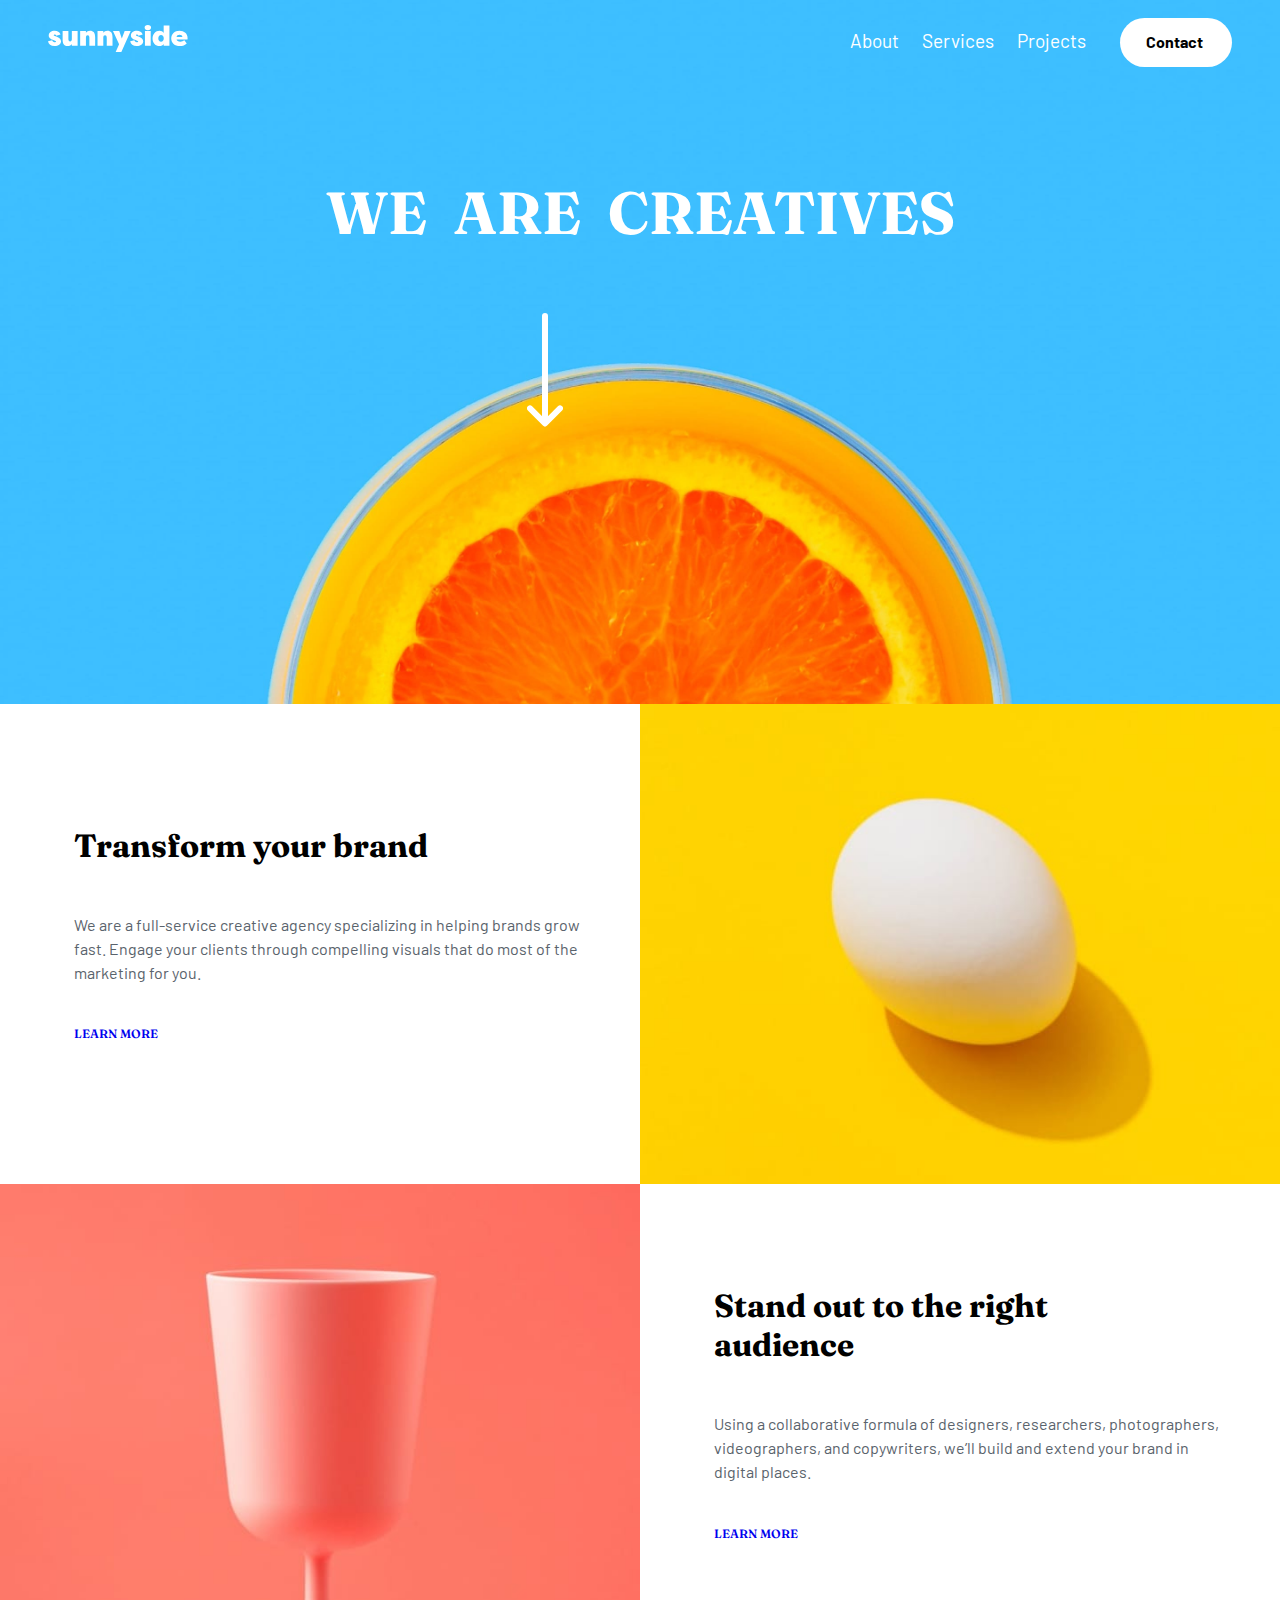
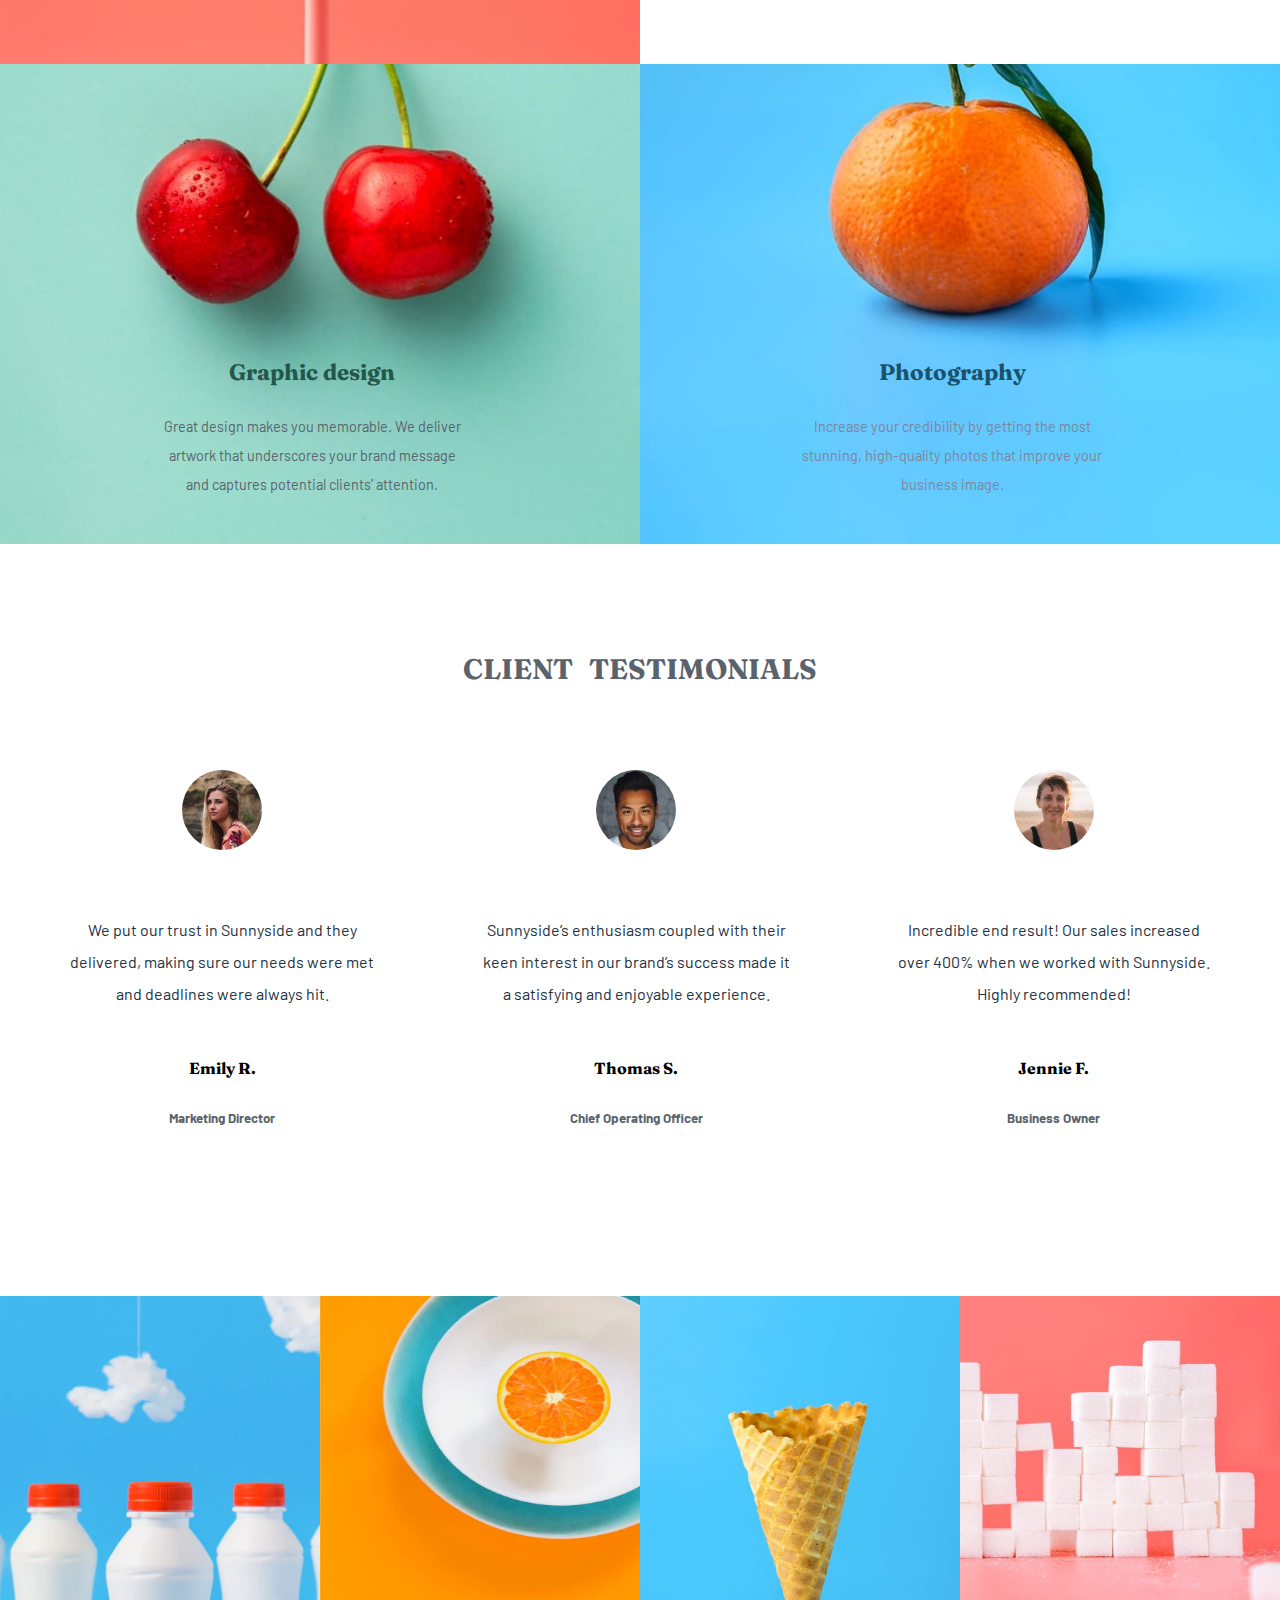
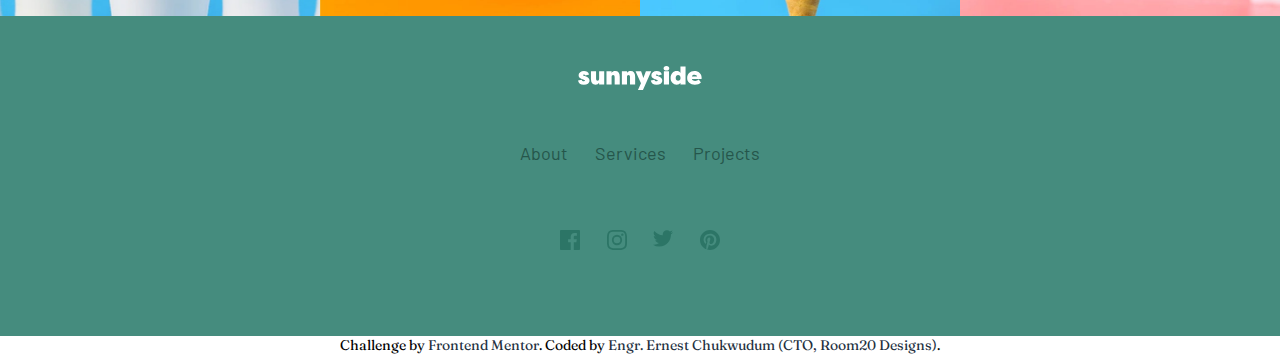
==== index.html @ 9ea3b8a6 "My first commit" ====
<!DOCTYPE html>
<html lang="en">

<head>
  <meta charset="UTF-8">
  <meta name="viewport" content="width=device-width, initial-scale=1.0">
  <!-- displays site properly based on user's device -->

  <link rel="icon" type="image/png" sizes="32x32" href="./images/favicon-32x32.png">

  <link rel="stylesheet" href="/styles.css">

  <link href="https://fonts.googleapis.com/css2?family=Barlow:wght@600&family=Fraunces:wght@700;900&display=swap" rel="stylesheet">
  

  <title>Frontend Mentor | Sunnyside agency landing page</title>

  <!-- Feel free to remove these styles or customise in your own stylesheet 👍 -->
  <style>
    .attribution {
      font-size: 14px;
      font-family: 'Fraunces';
      text-align: center;
    }

    .attribution a {
      color: hsl(212, 27%, 19%);
      text-decoration: none;
      
    }
  </style>
</head>

<body>
  <div id="header">
    <nav class="header-container">

      <a href="#"> <img class='header-logo' src="/images/logo.svg"></a>
      <img class="ham" src="/images/icon-hamburger.svg">
      <div class="nav-btn show">
        <span><a class="nav-content" href="#">About</a></span>
        <span><a class="nav-content" href="#">Services</a></span>
        <span><a class="nav-content" href="#">Projects</a></span>
        <span><a class="contact" href="#">Contact</a></span>
      </div>
    </nav>
    <h1 class="text">We are creatives</h1>
    <img class="arrow" src="/images/icon-arrow-down.svg">
  </div>
  <section>
    <div id="first-display">
      <div class="first-img">

      </div>

      <div class="first-display">
        <div class="display-content">
          <h3>Transform your brand</h3>
          <p>
            We are a full-service creative agency specializing in
            helping brands grow fast. Engage your clients through
            compelling visuals that do most of the marketing for you.</p>

          <h4><a class="yellow" href="#">Learn more</a></h4>
        </div>

      </div>
    </div>

    </div>
    <div id="second-display">
      <div class="second-img">

      </div>
      <div class="first-display">
        <div class="display-content">
          <h3>Stand out to the right audience</h3>
          <p>Using a collaborative formula of designers, researchers,
            photographers, videographers, and copywriters,
            we’ll
            build
            and extend your brand in digital places.
          </p>
          <h4><a class="red" href="#">Learn more</a></h4>
        </div>
      </div>
    </div>
    <div id="third-display">
      <div class="first-display-1">
        <div class="display-content-1">
          <h3>Graphic design</h3>
          <p> Great design makes you memorable. We deliver</p>
          <p>artwork that underscores your brand message</p>
          <p>and captures
            potential
            clients’ attention.</p>

          </p>

        </div>

      </div>
      <div class="first-display-2">
        <div class="display-content-2">
          <h3>Photography</h3>
          <p> Increase your credibility by getting the most</p>
          <p>stunning, high-quality photos that improve your</p>
          <p>business
            image.</p>
          </p>

        </div>
      </div>
    </div>
  </section>

  <section>
    <div id="container-2">
      <div class="client">
        <h3>Client testimonials</h3>
      </div>
      <div class="testimonials">
        <div class="testimonials-content">
          <img src="./images/image-emily.jpg">
          <div class="testimonials-paragraphs">
            <p>We put our trust in Sunnyside and they</p>
            <p>delivered, making sure our needs were met</p>
            <p> and deadlines were always hit.</p>
          </div>
          <h4>Emily R.</h4>
          <h5> Marketing Director</h5>
        </div>

        <div class="testimonials-content">
          <img src="./images/image-thomas.jpg">
          <div class="testimonials-paragraphs">
            <p> Sunnyside’s enthusiasm coupled with their</p>
            <p>keen interest in our brand’s success made it</p>
            <p>a satisfying and enjoyable
              experience.</p>
          </div>
          <h4>Thomas S.</h4>
          <h5>Chief Operating Officer</h5>
        </div>

        <div class="testimonials-content">
          <img src="./images/image-jennie.jpg">
          <div class="testimonials-paragraphs">
            <p>Incredible end result! Our sales increased</p>
            <p>over 400% when we worked with Sunnyside.</p>
            <p>Highly recommended!</p>
          </div>
          <h4>Jennie F.</h4>
          <h5>Business Owner</h5>
        </div>

      </div>
    </div>
  </section>

  <section id="container-3">
    <div class="img-container">
      <img src="./images/desktop/image-gallery-milkbottles.jpg">
      <img src="./images/desktop/image-gallery-orange.jpg">
    </div>
    <div class="img-container">
      <img src="./images/desktop/image-gallery-cone.jpg">
      <img src="./images/desktop/image-gallery-sugarcubes.jpg">
    </div>
    </div>
  </section>

  <section id="end">
    <img class="end-logo" src="/images/logo.svg">
    <div class="end-content">
      <p><a href="#" class="hoverLogo">About</a></p>
      <p><a href="#" class="hoverLogo">Services</a></p>
      <p><a href="#" class="hoverLogo">Projects</a></p>
    </div>
    <div class="end-logo-2">
      <a><img src="/images/icon-facebook.svg"></a>
      <a><img src="/images/icon-instagram.svg"></a>
      <a><img src="/images/icon-twitter.svg"></a>
      <a><img src="/images/icon-pinterest.svg"></a>
    </div>

  </section>

  <div class="attribution">
    Challenge by <a href="https://www.frontendmentor.io?ref=challenge" target="_blank">Frontend Mentor</a>.
    Coded by <a href="#">Engr. Ernest Chukwudum (CTO, Room20 Designs)</a>.
  </div>
  <script src="../index.js"></script>
</body>

</html>
---- styles.css ----
html,body{
 overflow-x: hidden;
 margin: 0;
 padding: 0;
 font-family: 'Barlow';
 box-sizing: border-box;

}

#header{
    height: 44rem;
    background: url("/images/desktop/image-header.jpg");
    background-size: cover;
    background-position: center;
    background-repeat: no-repeat;
    width: 100%;
}

.header-container{
    display: flex;
    justify-content: space-between;
    align-items: center;
    height: 5rem;
}

.header-logo {
    margin-left: 3rem;
    height: 1.7rem;
    cursor: pointer;
}

.ham{
    display: none;
}

.nav-btn{
    margin-right: 3rem;
}
.nav-btn .nav-content {
    margin: 10px;
    font-size: 19px;
    color: hsl(0, 0%, 100%);
    text-decoration: none;
}
.nav-btn .contact {
    margin-left: 1.3rem;
    font-weight: 700;
    color:  black;
    text-decoration: none;
    font-size: 16px;
}

.contact{
    background: white;
    padding: 14px 29px 16px 26px;
    border-radius: 2rem;
    transition: 8sec;
}
.nav-btn .contact:hover{
    background:  rgb(47, 188, 243);
}
.header-container2{
    display: flex;
    justify-content: space-between;
    align-items: center;
    flex-direction: column;
    height: 34rem;
    text-transform: uppercase;
}
 .text{
    font-size: 3.7rem;
    font-family: 'Fraunces';
    font-weight: 900;
    word-spacing: 1rem;
    margin-top: 6rem;
    color: white;
    font-weight: bold;
    display: flex;
    align-items: center;
    justify-content: center;
    text-transform: uppercase;
} 

.arrow{
    transform: translate(527px,24px);
}


#first-display{
    display: flex;
    flex-direction: row-reverse;
    width: 100%;
}
#second-display{
    display: flex;
    flex-direction: row;
    width: 100%;
}
#third-display{
    display: flex;
    flex-direction: row;
    width: 100%;
    height: 30rem;
}
.first-display{
    width: 50%;
    height: 30rem;
    display: flex;
    align-items: center;
}
.first-img{
    width: 50%;
    height: 30rem;
    background: url("/images/desktop/image-transform.jpg");
    background-size: cover;
    background-position: center;
    background-repeat: no-repeat;
}
.second-img{
    width: 50%;
    height: 30rem;
    background: url("/images/desktop/image-stand-out.jpg");
    background-size: cover;
    background-repeat: no-repeat;
    background-position: center; 
}

.display-content{
    margin: 0px 59px 0 74px;
    display: flex;
    flex-direction: column;
    justify-content: center;
}
.display-content h3{
    margin: 0 4rem 2rem 0;
    font-size: 2rem;
    font-family: 'Fraunces';
    font-weight: 700;

    
}
.display-content p{

    font-size: 16px;
    line-height: 1.5;
    color: hsl(213, 9%, 39%);
    
}

.first-display-1{
    width: 50%;
    height: 30rem;
    display: flex;
    align-items: center;
    background-image: url("/images/desktop/image-graphic-design.jpg");
    background-size: cover;
    background-repeat: no-repeat;
    background-position: center;
}
.first-display-2{
    width: 50%;
    height: 30rem;
    display: flex;
    align-items: center;
    background-image: url("/images/desktop/image-photography.jpg");
    background-size: cover;
    background-repeat: no-repeat;
    background-position: center;
}

.display-content-1{
    margin: 0 7rem 2rem 6rem;
    display: flex;
    line-height: 1.6rem;
    flex-direction: column;
    justify-content: flex-end;
    align-items: center;
    height: 100%;
    width: 100%;
}
.display-content-2{
    margin: 0 7rem 2rem 6rem;
    display: flex;
    line-height: 1.6rem;
    flex-direction: column;
    justify-content: flex-end;
    align-items: center;
    height: 100%;
    width: 100%;
}
.yellow{
    cursor: pointer;
    text-decoration: none;
    text-transform: uppercase;
    font-family: 'Fraunces';
    font-weight: 600;
    font-size: 12px;
}
.red{
    cursor: pointer;
    text-decoration: none;
    text-transform: uppercase;
    font-family: 'Fraunces';
    font-weight: 600;
    font-size: 12px;
}

.display-content-1 h3{
    margin-bottom: 1.7rem;
    font-family: 'Fraunces';
    font-size: 1.4rem;
    color:  hsl(167, 40%, 24%);
}
.display-content-1 p{
    line-height: 0;
    font-size: 0.9rem;
    color: hsl(213, 9%, 39%);
}
.display-content-2 h3{
    margin-bottom: 1.7rem;
    font-family: 'Fraunces';
    font-size: 1.4rem;
    color:  hsl(198, 62%, 26%)
}
.display-content-2 p{
    line-height: 0;
    font-size: 0.9rem;
    color: hsl(232, 10%, 55%)
}
.display-content-2 h4{
    cursor: pointer;
}
#container-2{
    display: flex;
    flex-direction: column;
    align-items: center;
    width: 100%;
    height: 47rem;  
}
.testimonials{
   
    display: flex;
    flex-direction: row;
    justify-content: space-between;
    align-items: center;
    width: 89%;
    height: 66%;
    margin: 0 3rem 0 3rem;
    padding: 0 2.5rem 0 2.5rem;
}
.client{
    margin-top: 5rem;
    font-size: 1.5rem;
    font-family: 'Fraunces';
    text-transform: uppercase;
    word-spacing: 0.6rem;
    color:hsl(213, 9%, 39%);
}
.testimonials-content{
    display: flex;
    flex-direction: column;
    align-items: center;
    height: 24rem;
}
.testimonials-content img{
    height: 5rem;
    border-radius: 3rem;
    margin-bottom: 4rem;
}
.testimonials-content h4{
    margin: 3rem 0 1rem 0;
    font-family: 'Fraunces';

}
.testimonials-content h5{
    margin: 1rem 0 1rem 0;
    color: hsl(213, 9%, 39%);

}
.testimonials-paragraphs{
    line-height: 0rem;
    display: flex;
    flex-direction: column;
    justify-content: center;
    align-items: center;
    color: hsl(212, 27%, 19%);
}
#container-3{
    display: flex;
    flex-direction: row;
    width: 100%;
    height: 20rem;
}
.img-container{
     width: 50%;
     display: flex;
     flex-direction: row;
}
.img-container img{
      height: 20rem;
      width: 50%;
}

#end{
    display: flex;
    flex-direction: column;
    width: 100%;
    height: 20rem;
    justify-content: center;
    align-items: center;
    background-color:  hsl(168, 34%, 41%);  
}

.end-content{
    display: flex;
    flex-direction: row;
    justify-content: space-between;
    width: 15rem;
    font-size: 18px;
    margin: 0 0 3rem 0;
    
}
.hoverLogo{
    text-decoration: none;
    color: hsl(167, 40%, 24%)
}
.hoverLogo:hover{
    color: white;
    
}
.end-logo{
    transform: translateY(-34px);
}
.end-logo-2{
    display: flex;
    flex-direction: row;
    width: 10rem;
    justify-content: space-between;
    transition: 1sec;
}
.end-logo-2 img:hover{
    background-color: white;
    cursor: pointer;
}



@media only screen and (min-device-width:320px) and (max-device-width: 710px)
{

    #header{
        height: 44rem;
        width: 100%;
    }
    .header-container{
        display: flex;
        justify-content: space-between;
        align-items: center;
        height: 5rem;
    }
    .header-logo {
        margin: 20px 0 0 29px;
        height: 1.7rem;
    }
    .ham{
        display: block;
        float: right;
        height: 26px;
        margin: 13px 29px 0 0;
        cursor: pointer;
    }
    
    .nav-btn{
        display: none;
    }
    .show{
        display: flex;
        flex-direction: column;
        justify-content: space-evenly;
        height: 21rem;
        position: absolute;
        background-color: white;
        right: 12px;
        top: 97px;
        width: 25rem;
        z-index: 1;
        align-items: center;
    }
    .show .nav-content{
        text-align: center;
        font-size: 26px;
        color:hsl(210, 4%, 67%)
    }
    .show .contact{
        font-size: 24px;
        padding: 14px 29px 16px 26px;
        background: hsl(51, 100%, 49%);
        margin-left: 10px;
    }
    .nav-btn text{
        margin-left: 1.3rem;
    }
    .contact{
        background: white;
        padding: 0.5rem 1rem 0.5rem 1rem;
        border-radius: 2rem
    }
    .text{
        font-size: 54px;
        word-spacing: 8px;
        display: flex;
        align-items: center;
        justify-content: center;
        text-transform: uppercase;
        text-align: center;
        margin: 6rem;
    }
    .arrow{
        transform: translate(268px,-56px);
        height: 135px;
    }
    #first-display{
        width: 100%;
        height: 53rem;
        display: block;
    }
    .first-display{
        width: 100%;
        height: 50%;
        display: flex;
        align-items: center;
    }
    .first-img{
        width: 100%;
        height: 45%;
        background-position: center;
    }
    #second-display{
        width: 100%;
        height: 60rem;
        display: block;
    }
    .second-img{
        width: 100%;
        height: 50%;
        background-position: center; 
    }
    #third-display{
        width: 100%;
        height: 60rem;
        display: block;
    }
    .header-container2 h1{
        font-size: 2.6rem;
        word-spacing: 1rem;
        color: white;
        font-weight: bold;
    }
    .display-content{
        margin: 75px 65px 0 81px;
        width: 100%;
        height: 93%;
        display: flex;
        flex-direction: column;
        justify-content: center;
        text-align: center;
    }
    .first-display-1{
        width: 100%;
        height: 30rem;
        display: flex;
        align-items: center;
    }
    .display-content h3{
        margin: 0 44px 19px 47px;
        font-size: 2rem;
        justify-content: center;
        text-align: center;
    }
    .display-content p {
        text-align: center;
        font-size: 22px;
        line-height: 1.3;
        padding: 0 11px 0 15px;
    }
    .display-content h4{
        font-size: 22px;
    }
    .red{
        font-weight: 600;
        font-size: 18px;
    }
    .yellow{
        font-weight: 600;
        font-size: 18px;
    }
    
    .display-content-1{
        margin: 0;
        display: flex;
        line-height: 1.6rem;
        flex-direction: column;
        justify-content: flex-end;
        align-items: center;
        height: 100%;
        width: 100%;
    }
    .display-content-2{
        margin: 0;
        display: flex;
        line-height: 1.6rem;
        flex-direction: column;
        justify-content: flex-end;
        align-items: center;
        height: 100%;
        width: 100%;
    }
    .first-display-2{
        width: 100%;
        height: 30rem;
        display: block;
        align-items: center;
    }
    
    .display-content-1 h3{
        margin-bottom: 1.7rem;
        font-size: 1.8rem;
    }
    .display-content-1 p{
        line-height: 0;
        font-size: 19px;
    }
    .display-content-2 h3{
        margin-bottom: 1.7rem;
        font-size: 1.8rem;
    }
    .display-content-2 p{
        line-height: 0;
        font-size: 19px;
    }
    #container-2 {
        width: 100%;
        height: 90rem;
    }
    .client{
        margin-bottom: 5rem;
        font-size: 1.4rem;
        word-spacing: 0.6rem;
        text-transform: uppercase;
    }
    .testimonials {
        display: block;
        align-items: center;
        width: 100%;
        height: 66%;
    }
    .testimonials-content{
        display: flex;
        flex-direction: column;
        align-items: center;
        height: 24rem;
    }
    .testimonials-content img{
        height: 5rem;
        border-radius: 3rem;
        margin-bottom: 4rem;
    }
    .testimonials-content h4{
        margin: 3rem 0 1rem 0;
        font-weight: bold;
        font-size: 1.45rem;
    }
    .testimonials-content h5{
        margin: 0rem 0 4rem 0;
    }
    .testimonials-paragraphs{
        line-height: 0rem;
        display: flex;
        flex-direction: column;
        justify-content: center;
        align-items: center;
        font-size: 20px;
    }
    #container-3 {
        display: block;
        flex-direction: row;
        width: 100%;
        height: 39rem;
    }
    .img-container{
        width: 100%;
        display: flex;
        flex-direction: row;
    }
    .img-container img{
          height: 20rem;
          width: 50%;
    }
    
    #end{
        display: flex;
        flex-direction: column;
        width: 100%;
        height: 20rem;
        justify-content: center;
        align-items: center;
        background-color:  hsl(168, 34%, 41%);  
    }
    
    .end-content{
        display: flex;
        flex-direction: row;
        justify-content: space-between;
        width: 15rem;
        margin: 0 0 3rem 0;
        
    }
    .end-logo{
        transform: translateY(-34px);
    }
    .end-logo-2{
        display: flex;
        flex-direction: row;
        width: 10rem;
        justify-content: space-between;
    }

}
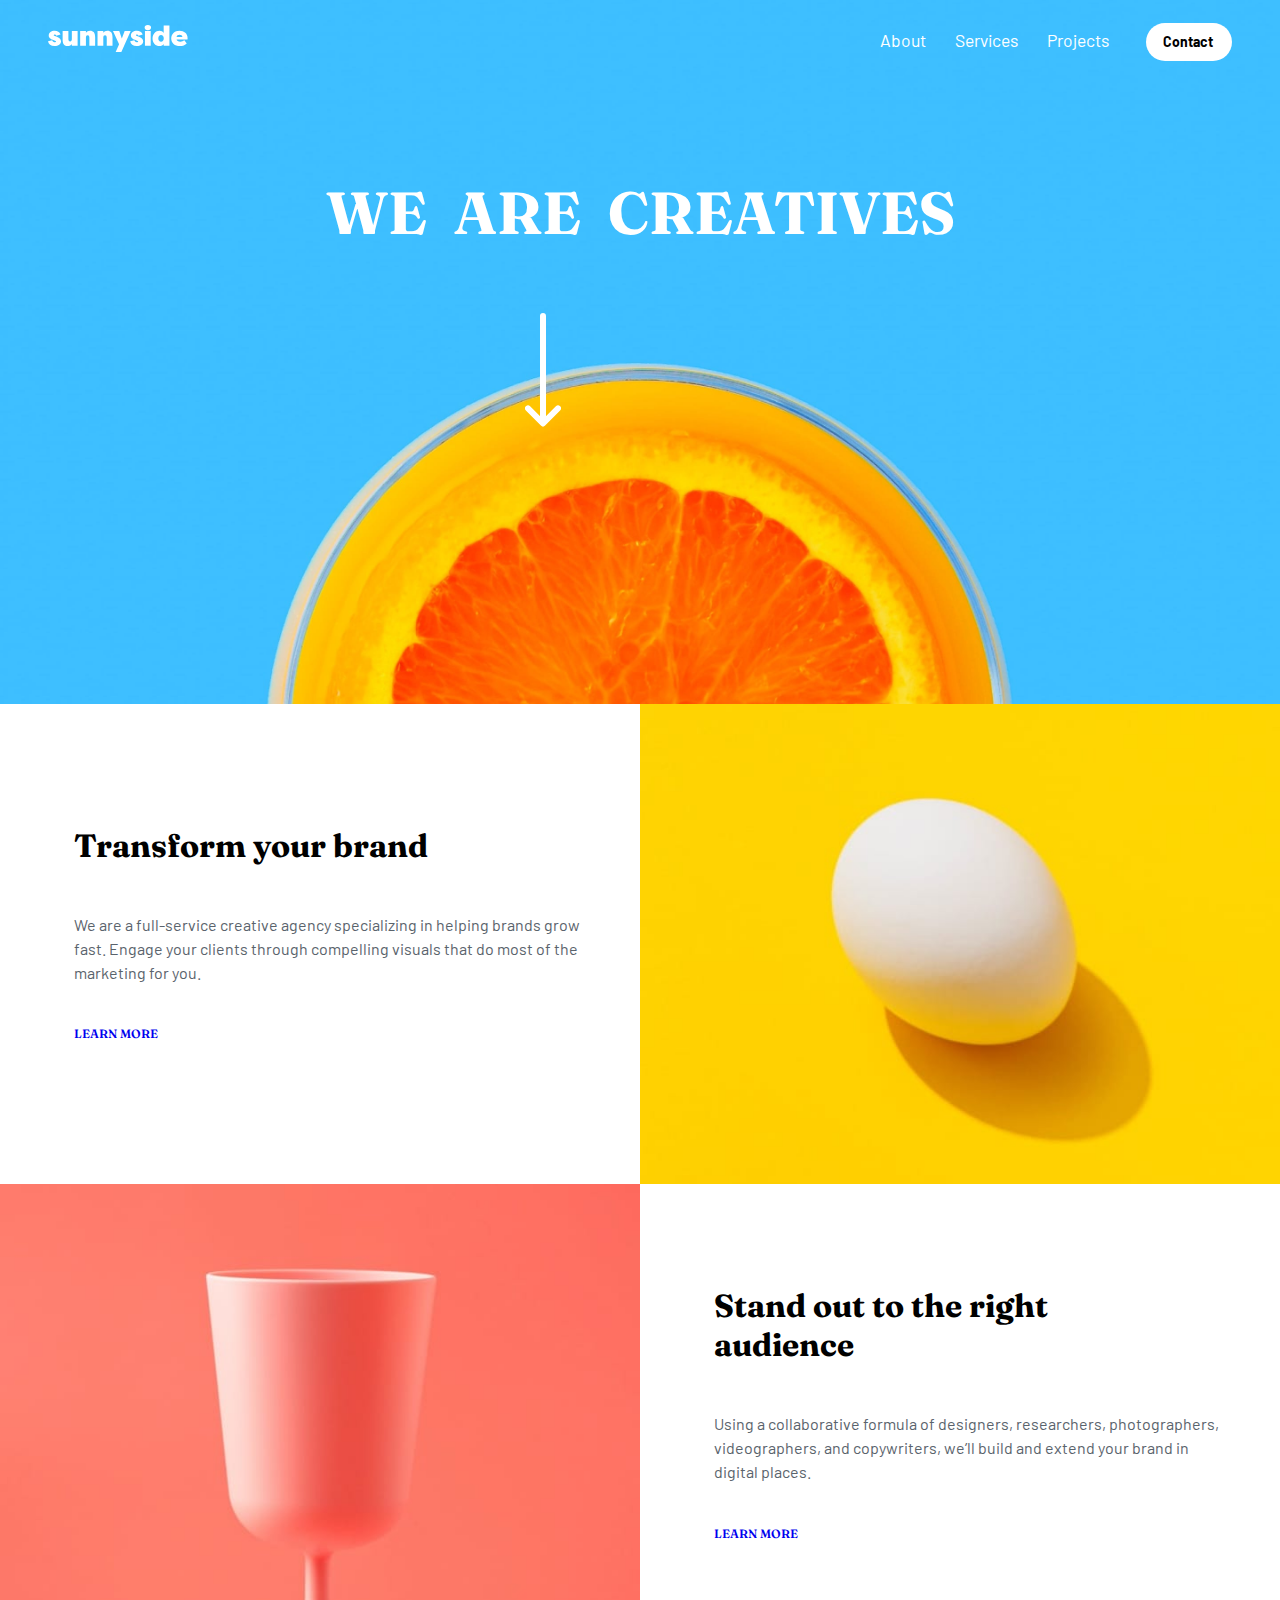
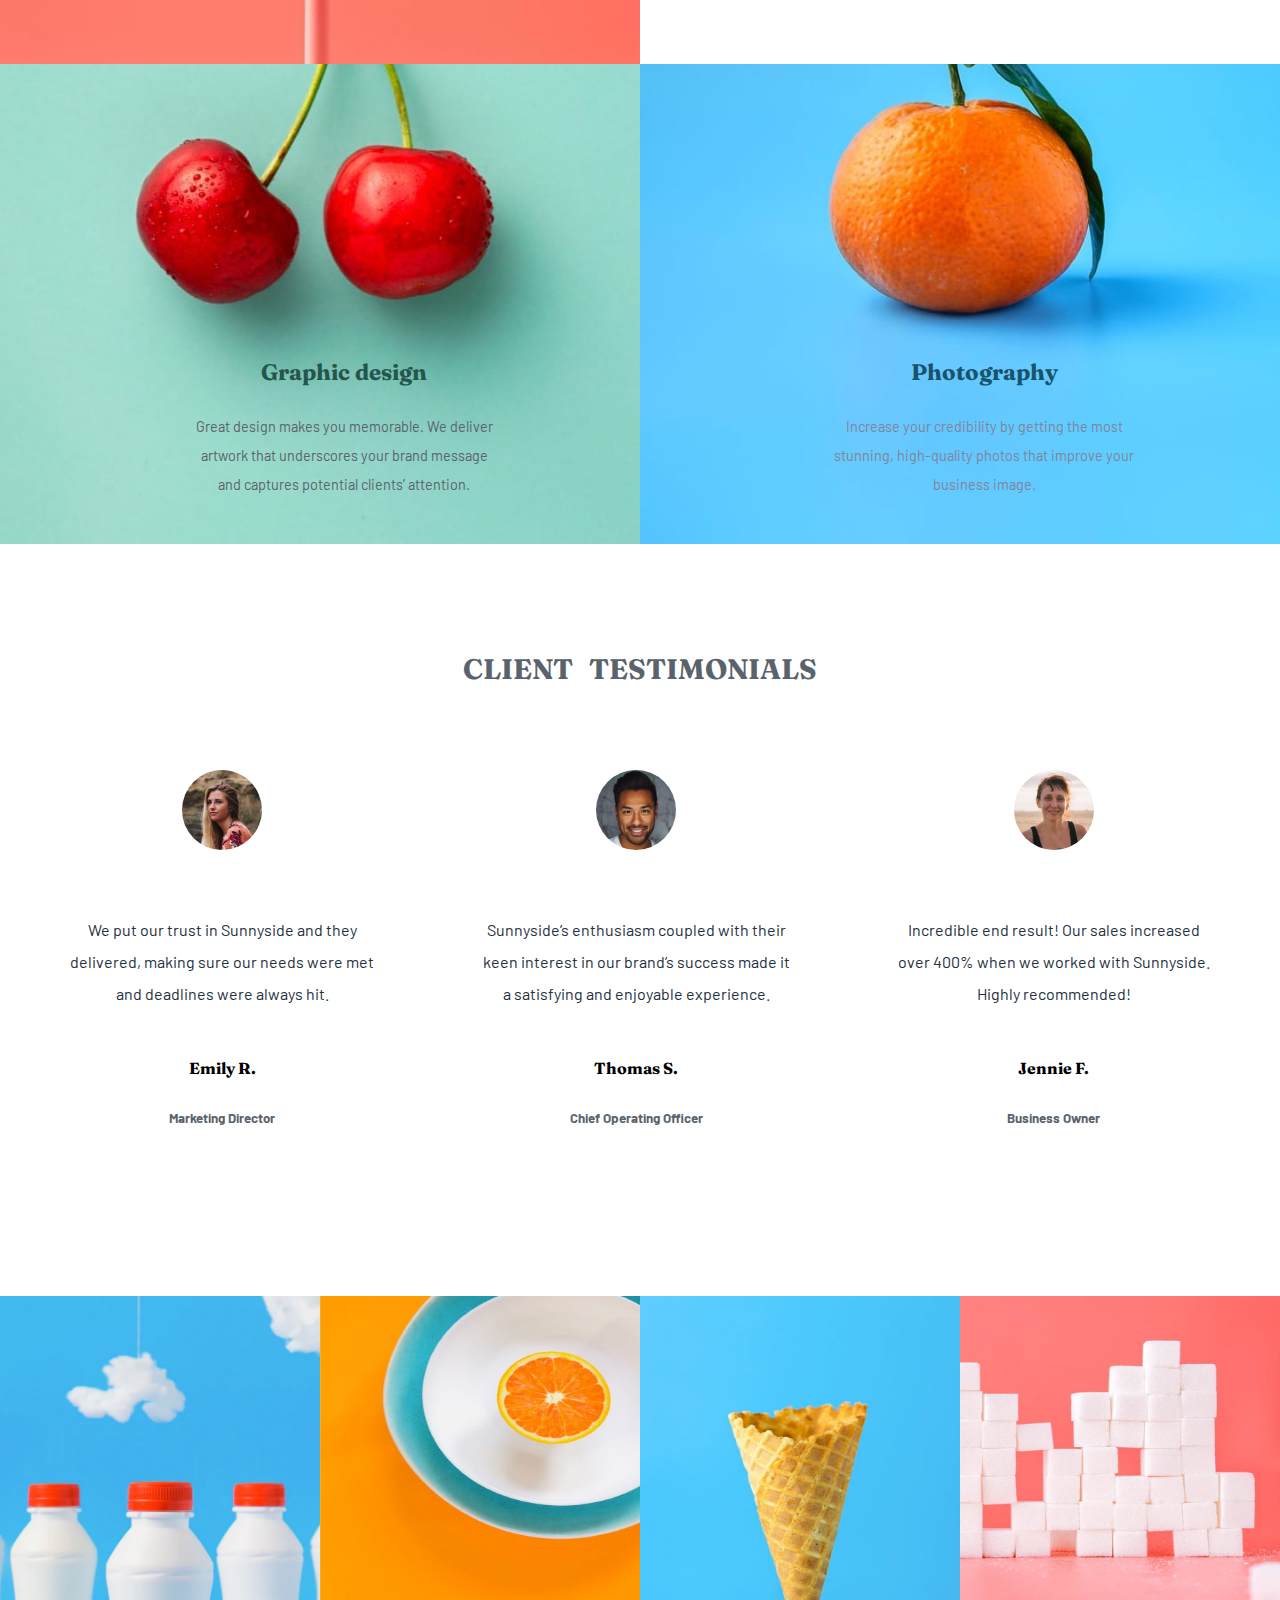
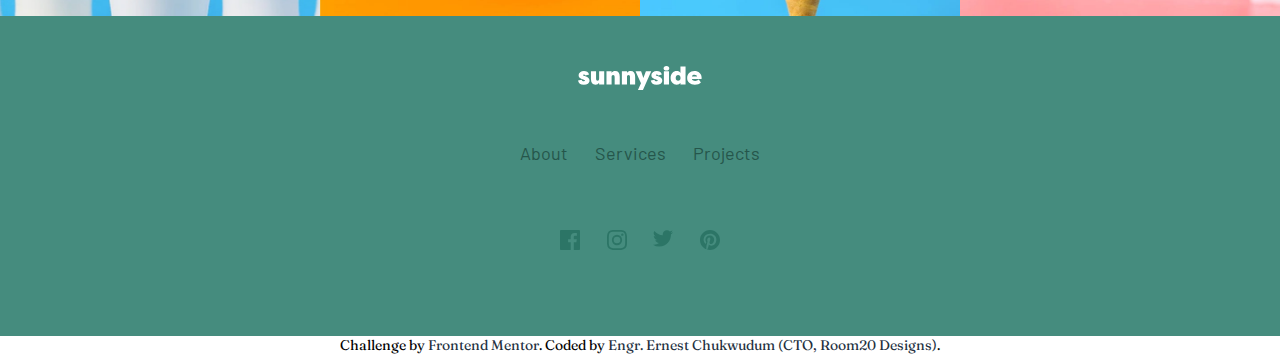
==== commit 28c41bdf: "Update index.html" ====
--- a/index.html
+++ b/index.html
@@ -8,7 +8,7 @@
 
   <link rel="icon" type="image/png" sizes="32x32" href="./images/favicon-32x32.png">
 
-  <link rel="stylesheet" href="/styles.css">
+  <link rel="stylesheet" href="./styles.css">
 
   <link href="https://fonts.googleapis.com/css2?family=Barlow:wght@600&family=Fraunces:wght@700;900&display=swap" rel="stylesheet">
   
@@ -35,8 +35,8 @@
   <div id="header">
     <nav class="header-container">
 
-      <a href="#"> <img class='header-logo' src="/images/logo.svg"></a>
-      <img class="ham" src="/images/icon-hamburger.svg">
+      <a href="#"> <img class='header-logo' src="./images/logo.svg"></a>
+      <img class="ham" src="./images/icon-hamburger.svg">
       <div class="nav-btn show">
         <span><a class="nav-content" href="#">About</a></span>
         <span><a class="nav-content" href="#">Services</a></span>
@@ -45,7 +45,7 @@
       </div>
     </nav>
     <h1 class="text">We are creatives</h1>
-    <img class="arrow" src="/images/icon-arrow-down.svg">
+    <img class="arrow" src="./images/icon-arrow-down.svg">
   </div>
   <section>
     <div id="first-display">
@@ -171,17 +171,17 @@
   </section>
 
   <section id="end">
-    <img class="end-logo" src="/images/logo.svg">
+    <img class="end-logo" src="./images/logo.svg">
     <div class="end-content">
       <p><a href="#" class="hoverLogo">About</a></p>
       <p><a href="#" class="hoverLogo">Services</a></p>
       <p><a href="#" class="hoverLogo">Projects</a></p>
     </div>
     <div class="end-logo-2">
-      <a><img src="/images/icon-facebook.svg"></a>
-      <a><img src="/images/icon-instagram.svg"></a>
-      <a><img src="/images/icon-twitter.svg"></a>
-      <a><img src="/images/icon-pinterest.svg"></a>
+      <a><img src="./images/icon-facebook.svg"></a>
+      <a><img src="./images/icon-instagram.svg"></a>
+      <a><img src="./images/icon-twitter.svg"></a>
+      <a><img src="./images/icon-pinterest.svg"></a>
     </div>
 
   </section>
@@ -190,7 +190,7 @@
     Challenge by <a href="https://www.frontendmentor.io?ref=challenge" target="_blank">Frontend Mentor</a>.
     Coded by <a href="#">Engr. Ernest Chukwudum (CTO, Room20 Designs)</a>.
   </div>
-  <script src="../index.js"></script>
+  <script src="./index.js"></script>
 </body>
 
-</html>+</html>
--- a/styles.css
+++ b/styles.css
@@ -37,24 +37,23 @@
     margin-right: 3rem;
 }
 .nav-btn .nav-content {
-    margin: 10px;
-    font-size: 19px;
+    margin: 13px;
+    font-size: 17.5px;
     color: hsl(0, 0%, 100%);
     text-decoration: none;
 }
 .nav-btn .contact {
     margin-left: 1.3rem;
     font-weight: 700;
-    color:  black;
+    color: black;
     text-decoration: none;
-    font-size: 16px;
+    font-size: 14px;
 }
 
 .contact{
+    padding: 10px 19px 11px 17px;
+    border-radius: 2rem;
     background: white;
-    padding: 14px 29px 16px 26px;
-    border-radius: 2rem;
-    transition: 8sec;
 }
 .nav-btn .contact:hover{
     background:  rgb(47, 188, 243);
@@ -82,7 +81,7 @@
 } 
 
 .arrow{
-    transform: translate(527px,24px);
+    transform: translate(525px,24px);
 }
 
 
@@ -169,7 +168,7 @@
 }
 
 .display-content-1{
-    margin: 0 7rem 2rem 6rem;
+    margin: 0 3rem 2rem 6rem;
     display: flex;
     line-height: 1.6rem;
     flex-direction: column;
@@ -179,7 +178,7 @@
     width: 100%;
 }
 .display-content-2{
-    margin: 0 7rem 2rem 6rem;
+    margin: 0 3rem 2rem 6rem;
     display: flex;
     line-height: 1.6rem;
     flex-direction: column;
